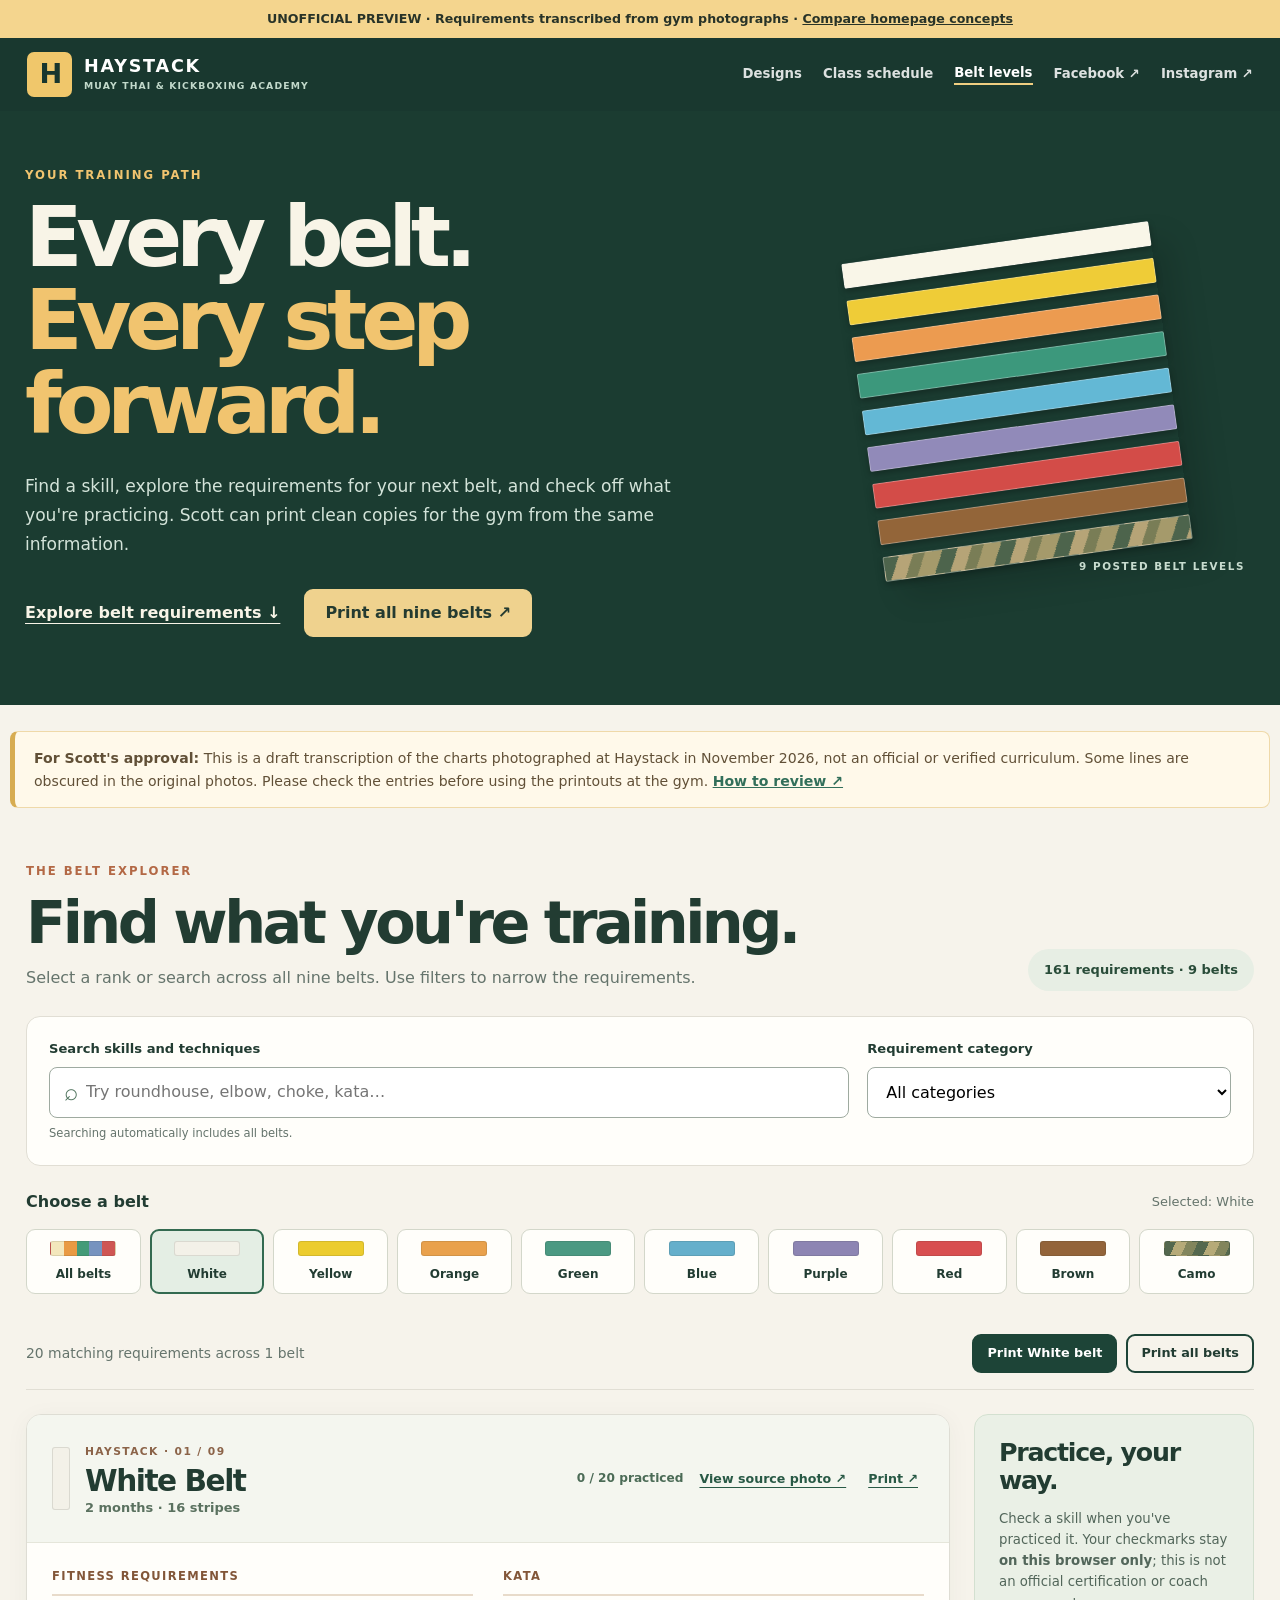
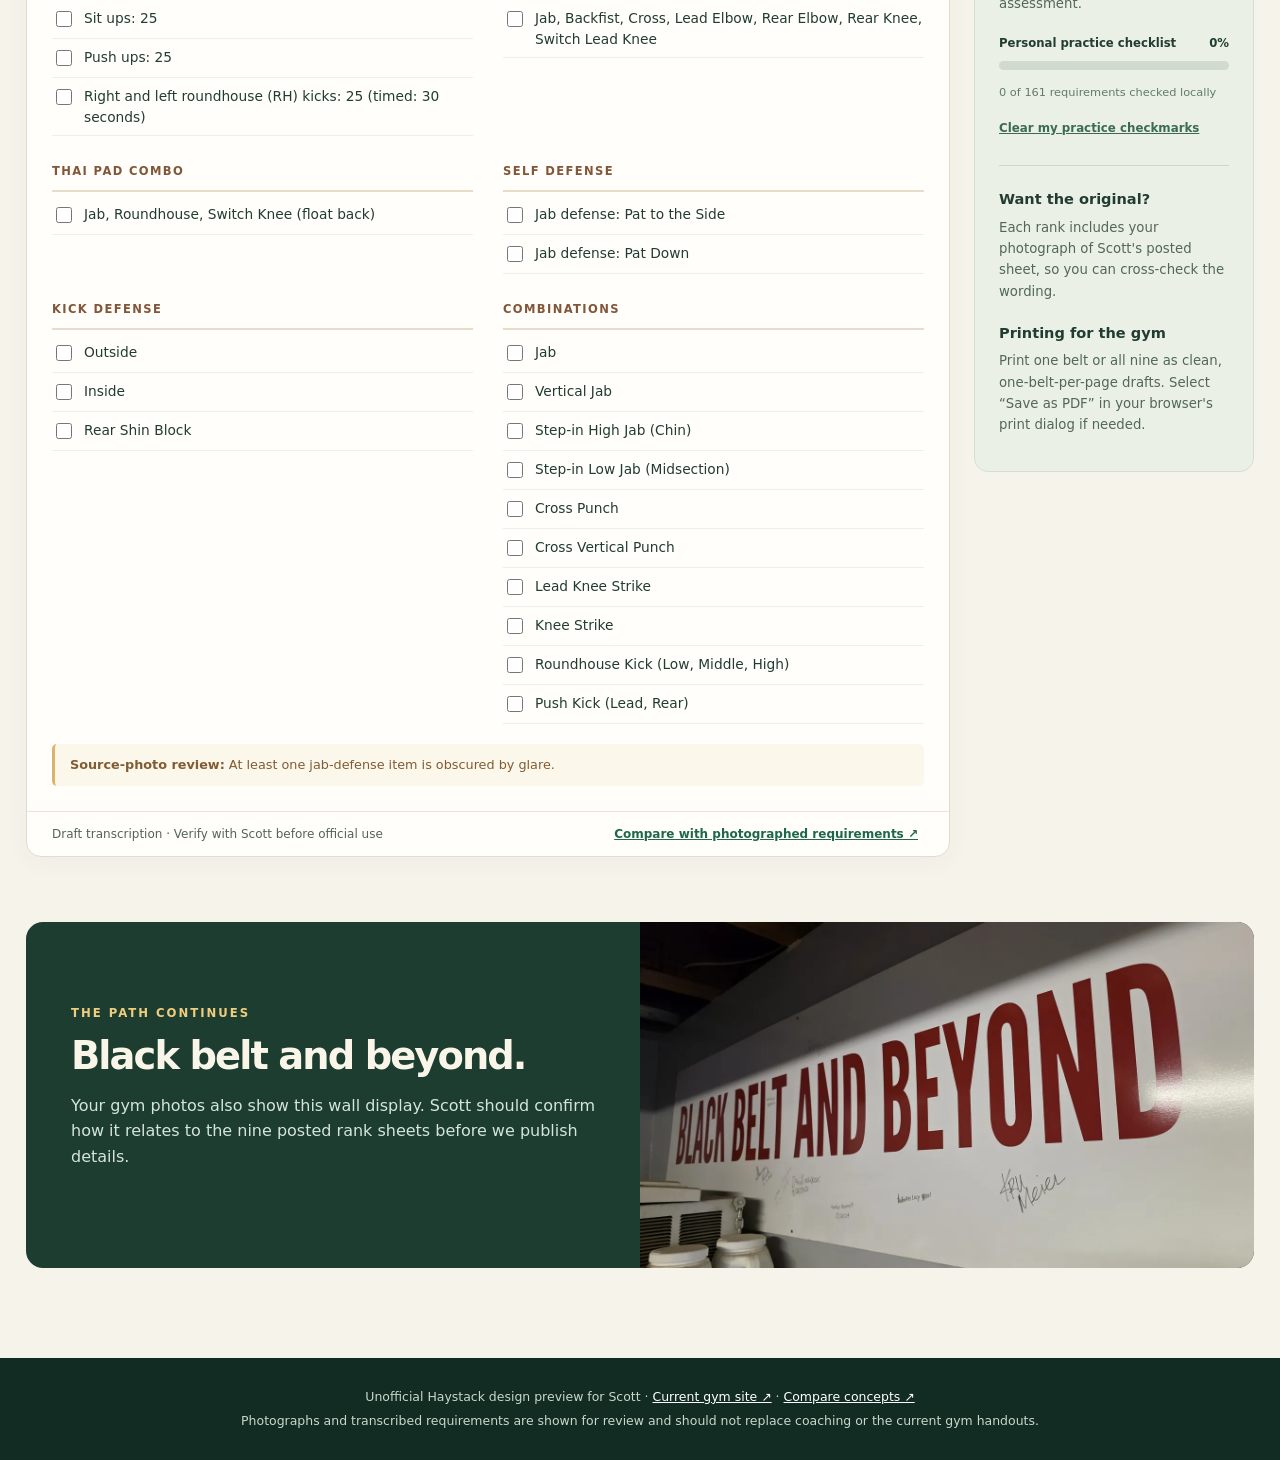
==== belt-levels/index.html @ 36394b38 "Add files via upload" ====
<!doctype html>
<html lang="en"><head>
<meta charset="utf-8"><meta name="viewport" content="width=device-width,initial-scale=1">
<meta name="description" content="Explore and search Haystack Muay Thai belt requirements, track your practice, and print belt sheets. Unofficial preview for Scott's review.">
<title>Interactive Belt Levels | Haystack Muay Thai — Design Preview</title>
<link rel="stylesheet" href="belts.css">
</head><body>
<div class="draft-banner">UNOFFICIAL PREVIEW · Requirements transcribed from gym photographs · <a href="../">Compare homepage concepts</a></div>
<header class="site-header"><nav aria-label="Site navigation" class="top-nav">
  <a class="brand" href="../"><span class="brand-graphic" aria-hidden="true">H</span><span>HAYSTACK <small>MUAY THAI &amp; KICKBOXING ACADEMY</small></span></a>
  <div class="nav-links"><a href="../">Designs</a><a href="../schedule/">Class schedule</a><a class="active" aria-current="page" href="./">Belt levels</a><a href="https://www.facebook.com/profile.php?id=100053453150990" target="_blank" rel="noopener noreferrer">Facebook ↗</a><a href="https://www.instagram.com/haystack_muaythai_kb/" target="_blank" rel="noopener noreferrer">Instagram ↗</a></div>
</nav></header>
<section class="hero"><div class="hero-content"><p class="kicker">YOUR TRAINING PATH</p><h1>Every belt.<br><em>Every step forward.</em></h1><p class="hero-intro">Find a skill, explore the requirements for your next belt, and check off what you're practicing. Scott can print clean copies for the gym from the same information.</p>
  <div class="hero-actions"><a class="text-link" href="#explorer">Explore belt requirements <span aria-hidden="true">↓</span></a><button id="printAllTop" class="button secondary" type="button">Print all nine belts ↗</button></div>
</div><div class="hero-art" aria-hidden="true"><div class="belt-stack"><span class="band white"></span><span class="band yellow"></span><span class="band orange"></span><span class="band green"></span><span class="band blue"></span><span class="band purple"></span><span class="band red"></span><span class="band brown"></span><span class="band camo"></span></div><span class="hero-art-caption">9 POSTED BELT LEVELS</span></div></section>
<section class="preview-notice" role="note"><strong>For Scott's approval:</strong> This is a draft transcription of the charts photographed at Haystack in November 2026, not an official or verified curriculum. Some lines are obscured in the original photos. Please check the entries before using the printouts at the gym. <button type="button" id="showSourceHelp">How to review ↗</button></section>
<main id="explorer" class="explorer">
 <div class="section-heading"><div><p class="kicker">THE BELT EXPLORER</p><h2>Find what you're training.</h2><p>Select a rank or search across all nine belts. Use filters to narrow the requirements.</p></div><div class="summary-pill" id="summaryPill" aria-live="polite">Loading requirements…</div></div>
 <div class="controls" role="search"><div class="search-field"><label for="searchInput">Search skills and techniques</label><div class="search-input-wrap"><span class="search-icon" aria-hidden="true">⌕</span><input id="searchInput" type="search" placeholder="Try roundhouse, elbow, choke, kata…" autocomplete="off" aria-describedby="searchHelp"><button id="clearSearch" type="button" aria-label="Clear search" hidden>Clear</button></div><span id="searchHelp" class="field-hint">Searching automatically includes all belts.</span></div><div class="category-field"><label for="categoryFilter">Requirement category</label><select id="categoryFilter"><option value="all">All categories</option></select></div></div>
 <div class="belt-filters"><div class="filter-heading"><h3>Choose a belt</h3><span id="filterHint">Selected: White</span></div><div class="belt-selector" id="beltSelector" role="group" aria-label="Filter by belt"></div></div>
 <div class="results-toolbar"><p id="resultsCount" aria-live="polite">Loading…</p><div class="toolbar-actions"><button id="printSelected" class="button" type="button">Print selected belt</button><button id="printAll" class="button outline" type="button">Print all belts</button></div></div>
 <div class="results-layout"><div id="results" class="results" aria-live="polite"></div><aside class="side-panel" aria-label="How to use the belt explorer"><h3>Practice, your way.</h3><p>Check a skill when you've practiced it. Your checkmarks stay <strong>on this browser only</strong>; this is not an official certification or coach assessment.</p><div class="progress-ring"><div class="progress-line"><span>Personal practice checklist</span><strong id="progressPercent">0%</strong></div><div class="track"><span id="progressBar"></span></div><small id="progressDetail">No skills checked yet</small></div><button type="button" class="text-button" id="resetProgress">Clear my practice checkmarks</button><hr><h4>Want the original?</h4><p>Each rank includes your photograph of Scott's posted sheet, so you can cross-check the wording.</p><h4>Printing for the gym</h4><p>Print one belt or all nine as clean, one-belt-per-page drafts. Select “Save as PDF” in your browser's print dialog if needed.</p></aside></div>
 <section class="beyond"><div class="beyond-copy"><p class="kicker">THE PATH CONTINUES</p><h2>Black belt and beyond.</h2><p>Your gym photos also show this wall display. Scott should confirm how it relates to the nine posted rank sheets before we publish details.</p></div><img src="../assets/belts/black-belt-beyond.webp" alt="Black Belt and Beyond display photographed inside Haystack" loading="lazy"></section>
</main>
<footer><p>Unofficial Haystack design preview for Scott · <a href="https://haystackmuaythai.com/">Current gym site ↗</a> · <a href="../">Compare concepts ↗</a></p><p>Photographs and transcribed requirements are shown for review and should not replace coaching or the current gym handouts.</p></footer>
<dialog id="photoDialog" aria-label="Source requirement poster"><div class="dialog-top"><strong id="photoTitle">Source photograph</strong><button id="closeDialog" type="button" aria-label="Close photograph">✕ Close</button></div><img id="photoFull" src="" alt=""><p>Original photograph for review. <a id="photoExternal" target="_blank" rel="noopener noreferrer" href="#">Open full-size image ↗</a></p></dialog>
<dialog id="reviewDialog" aria-label="Review and print instructions"><div class="dialog-top"><strong>Before Scott approves this page</strong><button id="closeReview" type="button" aria-label="Close instructions">✕ Close</button></div><div class="review-content"><p>These entries were manually transcribed from the photographs of the nine posters in the gym. They keep the source's categories and training sequences, but punctuation and capitalization have been standardized for readability.</p><p>Some content is partly blocked by glare or equipment. A note appears on the relevant belt where the photo could not be fully read. Every rank should be checked against Scott's editable originals before publishing or printing official requirements.</p><p>To update the prototype, edit <code>belt-levels/requirements.js</code> (and keep the corresponding <code>requirements.json</code> in sync). Printed copies include a draft/review label until Scott signs off.</p></div></dialog>
<div id="printMount" aria-hidden="true"></div>
<script src="requirements.js"></script><script src="belts.js" defer></script>
</body></html>
---- belt-levels/belts.css ----
:root{--pine:#1b3c31;--ink:#223c32;--muted:#65746c;--cream:#f6f3eb;--paper:#fffefa;--accent:#c86e41;--line:#e1ded4}
*{box-sizing:border-box}html{scroll-behavior:smooth}body{margin:0;font:16px/1.55 system-ui,-apple-system,"Segoe UI",Arial,sans-serif;color:var(--ink);background:var(--cream)}a{color:inherit}button,input,select{font:inherit}button{cursor:pointer}a:focus-visible,button:focus-visible,input:focus-visible,select:focus-visible{outline:3px solid #1f77b5;outline-offset:3px}.draft-banner{background:#f4d58e;color:#283328;padding:9px 18px;text-align:center;font-size:.79rem;font-weight:700}.draft-banner a{font-weight:850}.site-header{background:#19382f;color:#fff}.top-nav{max-width:1300px;margin:auto;padding:14px 27px;display:flex;align-items:center;justify-content:space-between;gap:20px}.brand{display:flex;align-items:center;gap:12px;text-decoration:none;font-weight:900;letter-spacing:.1em;line-height:1.1;font-size:1.1rem}.brand-graphic{background:#f0c76b;color:#18362e;border-radius:7px;width:45px;height:45px;display:grid;place-items:center;font-size:1.7rem;letter-spacing:-.1em}.brand small{display:block;font-size:.58rem;letter-spacing:.12em;color:#c2d9cb;margin-top:5px}.nav-links{display:flex;align-items:center;gap:21px;flex-wrap:wrap;font-size:.83rem;font-weight:750}.nav-links a{text-decoration:none;opacity:.85}.nav-links a:hover,.nav-links .active{opacity:1;border-bottom:2px solid #efce81}
.hero{background:#1b3c31;display:grid;grid-template-columns:1.5fr 1fr;align-items:center;overflow:hidden;color:#f8f4e7;padding:55px max(25px,calc((100vw - 1246px)/2)) 68px;gap:40px}.hero-content{max-width:820px}.kicker{font-size:.73rem;letter-spacing:.17em;text-transform:uppercase;font-weight:900;color:#b36845;margin:0 0 12px}.hero .kicker{color:#f1c46f}h1,h2,h3,p{overflow-wrap:break-word}.hero h1{font-size:clamp(3.15rem,6.6vw,6.9rem);letter-spacing:-.075em;line-height:.99;margin:12px 0 25px}.hero h1 em{font-style:normal;color:#f1c46f}.hero-intro{font-size:1.07rem;line-height:1.7;color:#d3e3d9;max-width:680px;margin:0}.hero-actions{display:flex;align-items:center;gap:24px;flex-wrap:wrap;margin-top:30px}.text-link{font-weight:850;text-underline-offset:5px}.button{border-radius:9px;border:2px solid #1d4437;background:#1d4437;color:#fff;font-weight:850;line-height:1.15;padding:13px 19px}.button.secondary{background:#efd28e;border-color:#efd28e;color:#243b31}.button.outline{background:transparent;color:var(--ink)}.button:hover{filter:brightness(1.05)}.hero-art{position:relative;min-height:295px;display:grid;place-items:center}.belt-stack{display:flex;flex-direction:column;gap:12px;transform:rotate(-8deg);width:min(310px,95%);box-shadow:18px 20px 30px #0002}.band{height:25px;border-radius:2px;box-shadow:0 3px 6px #0004;border:1px solid #eee5}.band.white{background:#f9f6e8}.band.yellow{background:#efcc37}.band.orange{background:#ec9b50}.band.green{background:#3c987c}.band.blue{background:#63b8d5}.band.purple{background:#918ab9}.band.red{background:#d34c48}.band.brown{background:#936539}.band.camo{background:repeating-linear-gradient(115deg,#4d644c 0 14px,#b6a477 14px 27px,#797d56 27px 38px,#a59a6b 38px 54px)}.hero-art-caption{position:absolute;bottom:-12px;right:10px;color:#c8dccf;font-size:.65rem;font-weight:850;letter-spacing:.15em}.preview-notice{max-width:1260px;margin:26px auto 0;background:#fff9ea;border:1px solid #efd9a9;border-left:5px solid #d7ac51;border-radius:8px;padding:15px 19px;color:#615037;font-size:.88rem;line-height:1.6}.preview-notice button{display:inline;padding:0;background:transparent;border:0;color:#326f5a;text-decoration:underline;font-weight:850}.explorer{max-width:1300px;padding:54px 26px 90px;margin:auto}.section-heading{display:flex;align-items:end;justify-content:space-between;gap:25px;margin-bottom:25px}.section-heading h2{font-size:clamp(2.25rem,4.6vw,4.1rem);letter-spacing:-.06em;line-height:1.05;margin:0 0 12px}.section-heading p:not(.kicker){margin:0;color:var(--muted)}.summary-pill{background:#e7eee4;color:#294c39;font-weight:850;padding:11px 16px;border-radius:100px;font-size:.81rem;white-space:nowrap}.controls{display:grid;grid-template-columns:minmax(0,2.2fr) minmax(220px,1fr);gap:18px;padding:22px;background:var(--paper);border:1px solid var(--line);border-radius:14px}.controls label{font-size:.82rem;font-weight:850;display:block;margin-bottom:8px}.search-input-wrap{display:flex;align-items:center;border:1px solid #9eaaa0;border-radius:8px;background:#fff;min-width:0}.search-icon{font-size:1.5rem;margin:0 8px 0 14px;color:#50745e}.search-input-wrap input{width:100%;min-width:0;border:0;outline:0;padding:12px 4px 12px 0;background:transparent}.search-input-wrap button{border:0;background:#f1f4f0;color:#48614f;font-size:.74rem;font-weight:800;border-radius:5px;margin-right:9px;padding:7px}.category-field select{width:100%;border:1px solid #9eaaa0;border-radius:8px;padding:14px;background:#fff}.field-hint{color:var(--muted);display:block;font-size:.72rem;margin-top:7px}.belt-filters{margin:24px 0}.filter-heading{display:flex;align-items:center;justify-content:space-between;gap:15px;margin-bottom:14px}.filter-heading h3{margin:0;font-size:1rem}.filter-heading span{color:var(--muted);font-size:.81rem}.belt-selector{display:grid;grid-template-columns:repeat(10,minmax(0,1fr));gap:9px}.belt-filter{border:1px solid #d3d7ca;background:#fffefa;border-radius:9px;min-width:0;padding:11px 7px 10px;font-weight:850;font-size:.75rem;display:flex;flex-direction:column;align-items:center;gap:9px;color:var(--ink)}.belt-filter:hover{border-color:#668371}.belt-filter[aria-pressed="true"]{background:#e4eee4;border:2px solid #336a50;padding:10px 6px 9px}.swatch{height:15px;width:100%;max-width:66px;background:var(--swatch,#f6f1e8);border-radius:3px;border:1px solid #242c211f}.swatch.white{background:#f3f1e8}.swatch.yellow{background:#eccc2e}.swatch.orange{background:#e9a14c}.swatch.green{background:#4b9982}.swatch.blue{background:#65afcb}.swatch.purple{background:#8d85b3}.swatch.red{background:#d84f50}.swatch.brown{background:#93643a}.swatch.camo{background:repeating-linear-gradient(115deg,#54684e 0 10px,#b6aa78 10px 20px,#82855c 20px 30px)}.belt-filter.all .swatch{background:linear-gradient(90deg,#f3e7bc 0 20%,#e99a43 20% 40%,#449b78 40% 60%,#7693bf 60% 80%,#cf5653 80%)}.results-toolbar{display:flex;justify-content:space-between;gap:20px;align-items:center;border-bottom:1px solid var(--line);padding:16px 0;margin-bottom:24px}.results-toolbar p{color:var(--muted);margin:0;font-size:.87rem}.toolbar-actions{display:flex;gap:9px;flex-wrap:wrap}.toolbar-actions .button{font-size:.8rem;padding:10px 13px}.results-layout{display:grid;grid-template-columns:minmax(0,1fr) 280px;gap:24px;align-items:start}.results{min-width:0;display:grid;gap:22px}.rank-panel{background:#fffefa;border-radius:15px;overflow:hidden;border:1px solid #deddd4;box-shadow:0 4px 25px #1a3b280b}.rank-panel-header{padding:23px 25px;display:flex;justify-content:space-between;align-items:center;gap:20px;background:#f4f6ef;border-bottom:1px solid #e5e6da}.rank-title{display:flex;gap:15px;align-items:center}.rank-title .swatch{width:18px;height:63px;flex:none}.rank-sub{font-size:.67rem;color:#8b6348;letter-spacing:.13em;text-transform:uppercase;font-weight:900}.rank-title h3{font-size:1.85rem;letter-spacing:-.05em;margin:2px 0 1px;line-height:1.1}.rank-meta{color:#5a715f;font-size:.81rem;font-weight:700}.rank-tools{display:flex;align-items:center;gap:10px;flex-wrap:wrap;justify-content:flex-end}.link-button{background:transparent;border:0;font-size:.79rem;text-decoration:underline;text-underline-offset:4px;color:#285945;font-weight:850;padding:6px}.rank-progress{font-weight:850;font-size:.76rem;color:#4b6b56}.rank-body{padding:25px}.groups{display:grid;grid-template-columns:repeat(2,minmax(0,1fr));gap:27px 30px}.group{min-width:0}.group h4{font-size:.72rem;letter-spacing:.12em;text-transform:uppercase;border-bottom:2px solid #e8dbca;padding-bottom:9px;margin:0 0 12px;color:#825638}.skills{display:grid;gap:8px;list-style:none;padding:0;margin:0}.skill{border-bottom:1px solid #eeeeea;padding-bottom:8px}.skill label{display:flex;align-items:flex-start;gap:9px;cursor:pointer;font-size:.86rem;line-height:1.48}.skill input{flex:none;margin-top:3px;accent-color:#2a6e50;width:16px;height:16px}.skill input:checked+.skill-text{color:#6f7d73;text-decoration:line-through;text-decoration-thickness:1px}.skill em{font-style:normal;background:#ffe48b;box-shadow:0 0 0 1px #ffdf81;border-radius:2px}.review-warning{font-size:.8rem;color:#805c32;border-left:3px solid #d8b46c;background:#fcf7eb;border-radius:5px;padding:11px 15px;margin:20px 0 0}.rank-footer{border-top:1px solid #e7e3db;padding:12px 25px;display:flex;justify-content:space-between;gap:12px;align-items:center;flex-wrap:wrap;color:#526459;font-size:.75rem}.rank-footer button{color:#1e674a;border:0;background:none;text-decoration:underline;font-weight:850}.no-results{border:1px dashed #b9bfaf;border-radius:12px;background:#fffefa;padding:45px 25px;text-align:center}.no-results h3{font-size:1.6rem;margin:0 0 12px}.no-results p{color:var(--muted)}.side-panel{background:#eaf0e6;border-radius:14px;padding:24px;position:sticky;top:22px;border:1px solid #d3e0d0}.side-panel h3{font-size:1.58rem;line-height:1.1;letter-spacing:-.05em;margin:0 0 13px}.side-panel h4{font-size:.91rem;margin:20px 0 6px}.side-panel p{font-size:.83rem;color:#52665a;line-height:1.6;margin:0 0 12px}.side-panel hr{border:0;border-top:1px solid #cbd9ca;margin:22px 0}.progress-ring{margin:20px 0 9px}.progress-line{display:flex;justify-content:space-between;gap:7px;align-items:center;font-size:.73rem;font-weight:850}.track{height:9px;border-radius:9px;background:#d0dacd;margin:9px 0;overflow:hidden}.track span{height:100%;display:block;width:0;background:#2b7254;transition:width .2s}.progress-ring small{font-size:.71rem;color:#617b69}.text-button{border:0;background:transparent;text-decoration:underline;color:#3d6a54;font-size:.74rem;font-weight:850;padding:6px 0;text-align:left}.beyond{margin:65px 0 0;display:grid;grid-template-columns:1fr 1fr;background:#1c3d30;color:#f9f5e8;border-radius:17px;overflow:hidden;min-height:270px}.beyond-copy{padding:43px 45px;align-self:center}.beyond h2{font-size:clamp(1.8rem,3vw,2.8rem);letter-spacing:-.05em;line-height:1.1;margin:0 0 12px}.beyond p:not(.kicker){color:#d5e5d9;line-height:1.6}.beyond .kicker{color:#efcd7f}.beyond img{width:100%;height:100%;min-height:250px;object-fit:cover}footer{background:#122c23;color:#c9d7cb;text-align:center;font-size:.78rem;padding:24px 20px}footer p{margin:5px 0}footer a{color:#fff}dialog{border:0;border-radius:14px;padding:0;max-width:min(850px,95vw);max-height:90vh;box-shadow:0 20px 80px #0006;color:#263d32;background:#fffdfa}dialog::backdrop{background:#0c201bd1}.dialog-top{display:flex;align-items:center;justify-content:space-between;padding:17px 20px;border-bottom:1px solid #deded7;gap:22px}.dialog-top button{border:0;background:#eaece7;padding:8px 12px;border-radius:6px;font-weight:800}#photoDialog img{max-width:100%;max-height:69vh;object-fit:contain;display:block;margin:auto}#photoDialog p{margin:0;padding:12px 20px;font-size:.82rem}.review-content{max-width:650px;padding:8px 23px 25px;line-height:1.65}.review-content code{background:#edf0e9;border-radius:4px;padding:1px 4px}#printMount{display:none}
@media(max-width:1050px){.belt-selector{grid-template-columns:repeat(5,minmax(0,1fr))}.results-layout{grid-template-columns:minmax(0,1fr) 250px}.hero{grid-template-columns:1.7fr 1fr}}
@media(max-width:760px){.top-nav{flex-direction:column;align-items:start}.nav-links{gap:13px}.hero{grid-template-columns:1fr;padding:44px 24px}.hero h1{font-size:clamp(3.3rem,11vw,5.7rem)}.hero-art{display:none}.controls{grid-template-columns:1fr}.section-heading{display:block}.summary-pill{display:inline-block;margin-top:18px}.results-layout{grid-template-columns:1fr}.side-panel{position:static}.groups{grid-template-columns:1fr}.results-toolbar{align-items:start;flex-direction:column}.belt-selector{grid-template-columns:repeat(5,minmax(0,1fr))}.beyond{grid-template-columns:1fr}.beyond img{height:230px}.beyond-copy{padding:30px}.preview-notice{margin:15px 15px 0}.explorer{padding:37px 16px 70px}}
@media(max-width:450px){.belt-selector{grid-template-columns:repeat(3,minmax(0,1fr))}.rank-panel-header{align-items:flex-start;flex-direction:column}.rank-tools{justify-content:flex-start}.rank-body{padding:20px}.hero-actions{align-items:flex-start;flex-direction:column}.controls{padding:16px}}
/* Printing is driven by printMount; the interactive page is hidden. */
@page{size:letter;margin:12mm 12mm}
@media print{html,body{background:#fff!important;color:#111!important;margin:0!important}body>:not(#printMount){display:none!important}#printMount{display:block!important}#printMount *{box-sizing:border-box;color:#111!important;text-shadow:none!important;box-shadow:none!important}.print-sheet{font-family:Arial,Helvetica,sans-serif;break-after:page;page-break-after:always;min-height:8.8in;font-size:8.2pt;line-height:1.22}.print-sheet:last-child{break-after:auto;page-break-after:auto}.print-head{display:flex;justify-content:space-between;align-items:flex-start;border-bottom:3px solid #000;padding-bottom:9px;margin-bottom:11px}.print-head .print-brand{font-weight:900;letter-spacing:.1em;font-size:10pt}.print-title{font-size:25pt;line-height:1.05;font-weight:900;margin:4px 0}.print-meta{font-size:10pt;font-weight:800}.print-draft{font-size:8pt;border:1px solid #444;padding:6px;text-align:right;max-width:160px}.print-sections{display:grid;grid-template-columns:1fr 1fr;gap:8px 20px}.print-section{break-inside:avoid;page-break-inside:avoid}.print-section h3{font-size:9.5pt;margin:5px 0 7px;border-bottom:1px solid #333;padding-bottom:4px;text-transform:uppercase;letter-spacing:.05em}.print-section ul{padding:0;margin:0;list-style:none}.print-section li{position:relative;padding:0 0 3px 16px;line-height:1.24;break-inside:avoid;page-break-inside:avoid}.print-section li:before{content:"☐";position:absolute;left:0;top:0;font-size:9pt}.print-notes{margin-top:10px;padding:7px;border:1px solid #aaa;font-size:8pt}.print-foot{border-top:1px solid #555;padding-top:6px;margin-top:12px;display:flex;justify-content:space-between;font-size:7pt}.print-sheet .print-accent{height:8px;width:80px;border:1px solid #999;background:#ddd!important}}
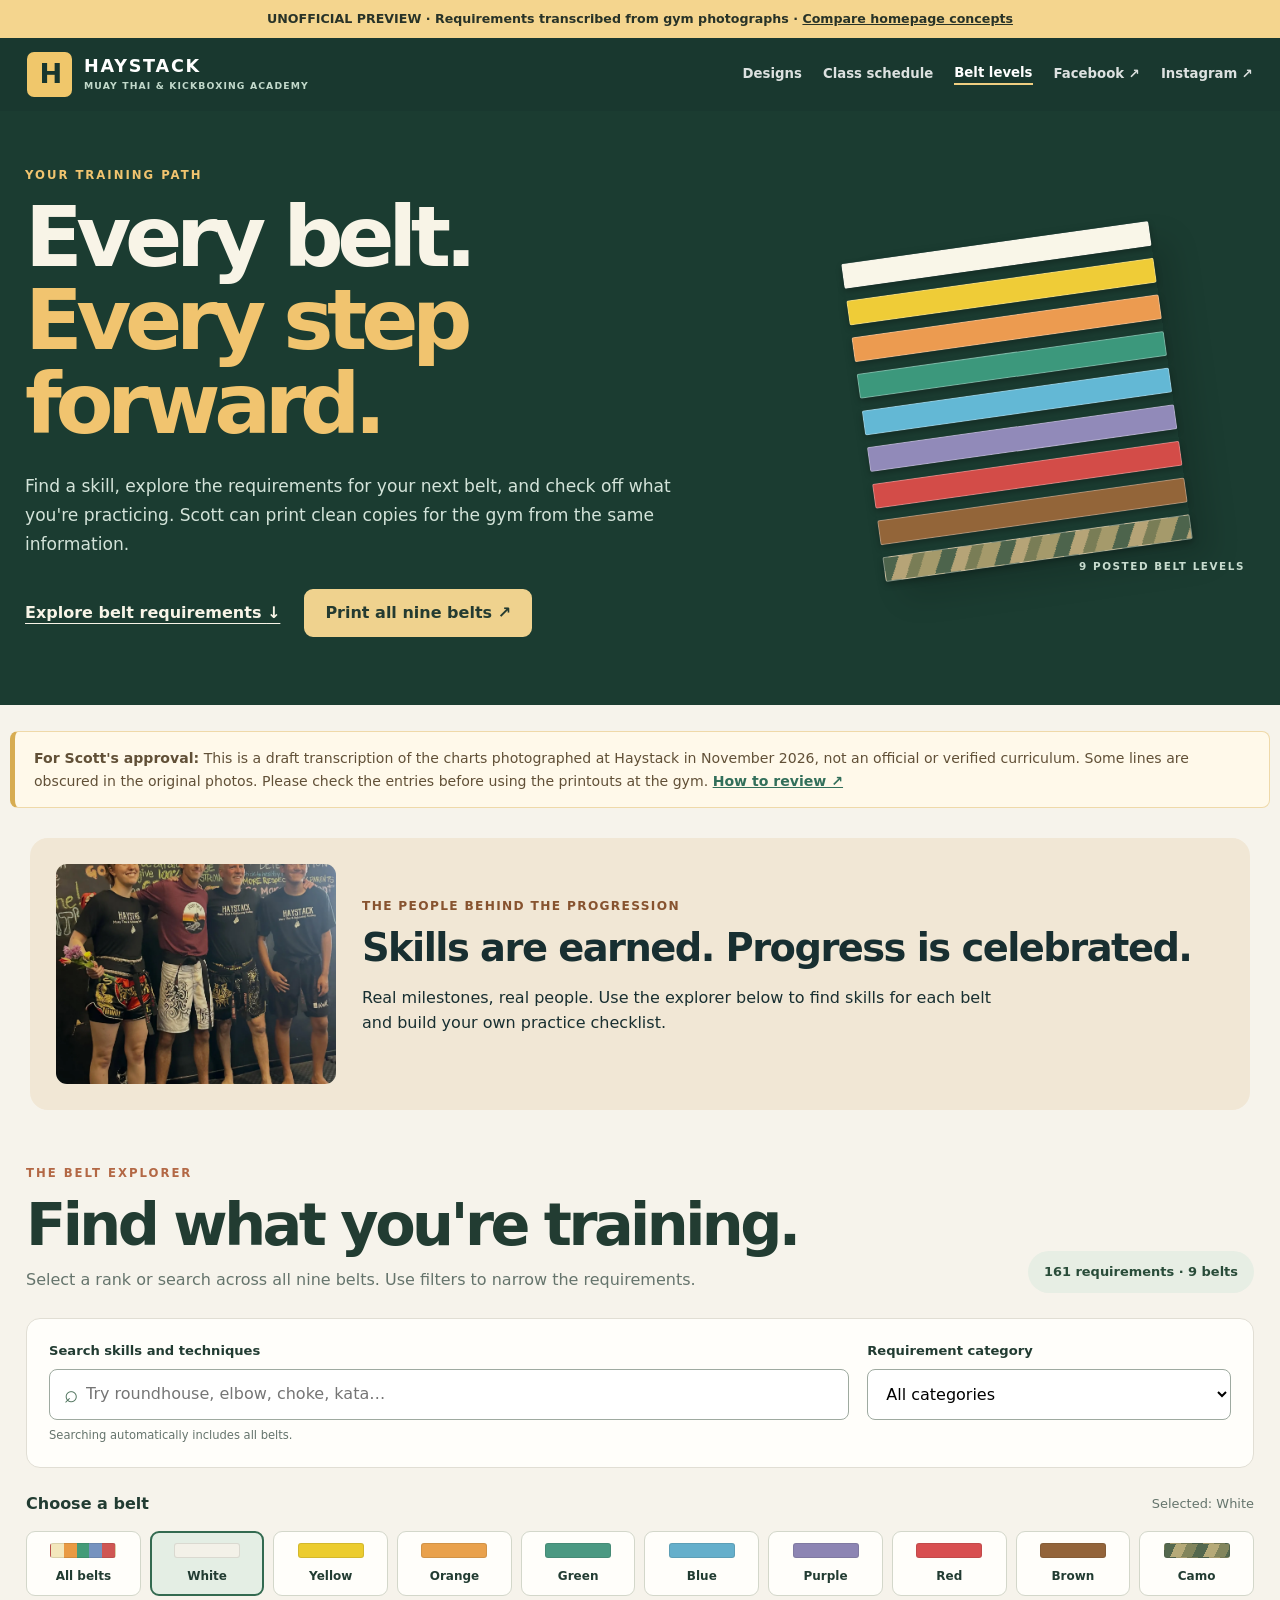
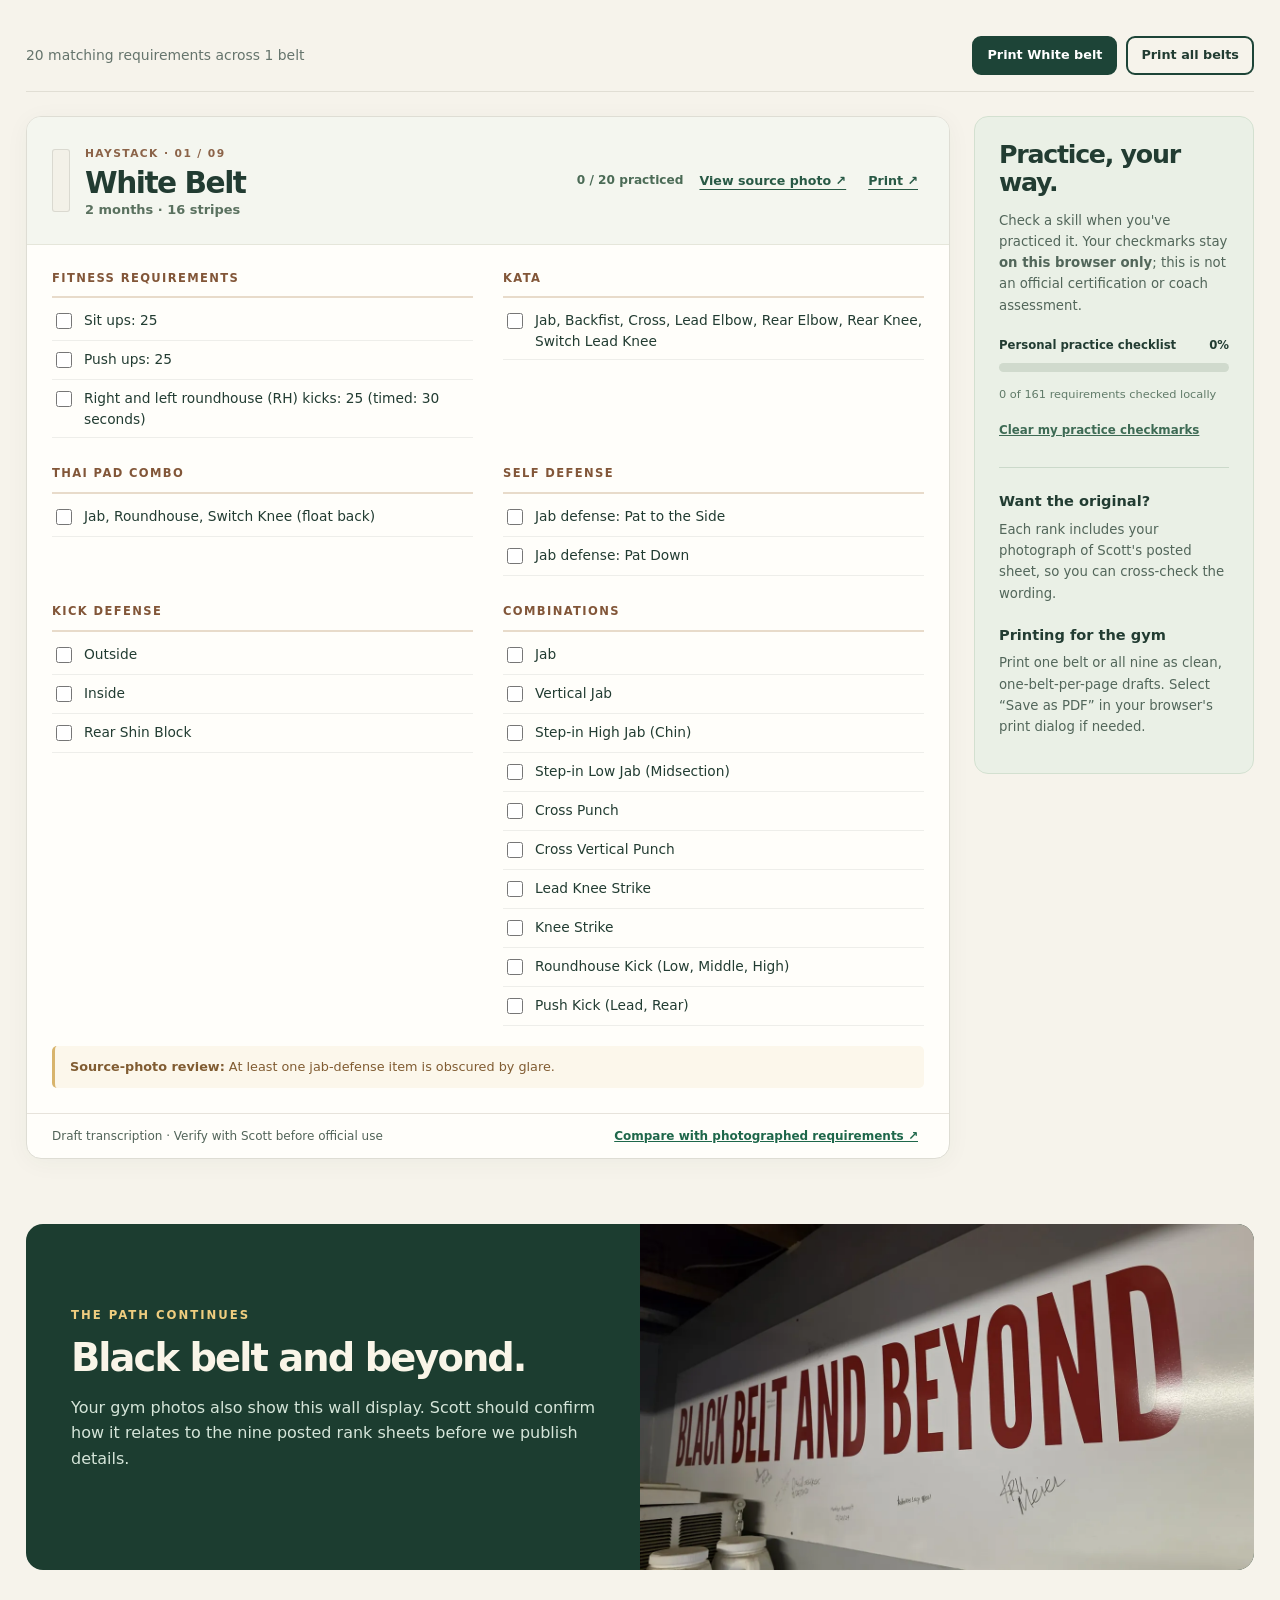
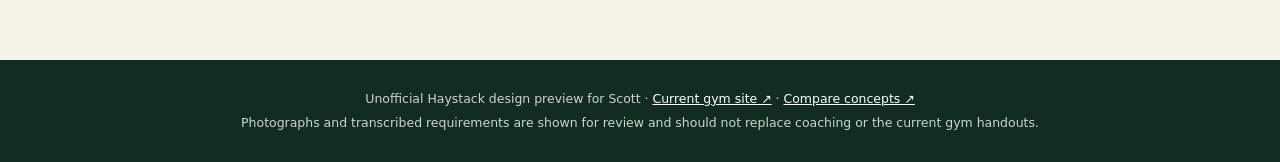
==== commit e845878a: "Add files via upload" ====
--- a/belt-levels/index.html
+++ b/belt-levels/index.html
@@ -1,30 +1,31 @@
-<!doctype html>
+<!DOCTYPE html>
+
 <html lang="en"><head>
-<meta charset="utf-8"><meta name="viewport" content="width=device-width,initial-scale=1">
-<meta name="description" content="Explore and search Haystack Muay Thai belt requirements, track your practice, and print belt sheets. Unofficial preview for Scott's review.">
+<meta charset="utf-8"/><meta content="width=device-width,initial-scale=1" name="viewport"/>
+<meta content="Explore and search Haystack Muay Thai belt requirements, track your practice, and print belt sheets. Unofficial preview for Scott's review." name="description"/>
 <title>Interactive Belt Levels | Haystack Muay Thai — Design Preview</title>
-<link rel="stylesheet" href="belts.css">
+<link href="belts.css" rel="stylesheet"/>
 </head><body>
 <div class="draft-banner">UNOFFICIAL PREVIEW · Requirements transcribed from gym photographs · <a href="../">Compare homepage concepts</a></div>
 <header class="site-header"><nav aria-label="Site navigation" class="top-nav">
-  <a class="brand" href="../"><span class="brand-graphic" aria-hidden="true">H</span><span>HAYSTACK <small>MUAY THAI &amp; KICKBOXING ACADEMY</small></span></a>
-  <div class="nav-links"><a href="../">Designs</a><a href="../schedule/">Class schedule</a><a class="active" aria-current="page" href="./">Belt levels</a><a href="https://www.facebook.com/profile.php?id=100053453150990" target="_blank" rel="noopener noreferrer">Facebook ↗</a><a href="https://www.instagram.com/haystack_muaythai_kb/" target="_blank" rel="noopener noreferrer">Instagram ↗</a></div>
+<a class="brand" href="../"><span aria-hidden="true" class="brand-graphic">H</span><span>HAYSTACK <small>MUAY THAI &amp; KICKBOXING ACADEMY</small></span></a>
+<div class="nav-links"><a href="../">Designs</a><a href="../schedule/">Class schedule</a><a aria-current="page" class="active" href="./">Belt levels</a><a href="https://www.facebook.com/profile.php?id=100053453150990" rel="noopener noreferrer" target="_blank">Facebook ↗</a><a href="https://www.instagram.com/haystack_muaythai_kb/" rel="noopener noreferrer" target="_blank">Instagram ↗</a></div>
 </nav></header>
-<section class="hero"><div class="hero-content"><p class="kicker">YOUR TRAINING PATH</p><h1>Every belt.<br><em>Every step forward.</em></h1><p class="hero-intro">Find a skill, explore the requirements for your next belt, and check off what you're practicing. Scott can print clean copies for the gym from the same information.</p>
-  <div class="hero-actions"><a class="text-link" href="#explorer">Explore belt requirements <span aria-hidden="true">↓</span></a><button id="printAllTop" class="button secondary" type="button">Print all nine belts ↗</button></div>
-</div><div class="hero-art" aria-hidden="true"><div class="belt-stack"><span class="band white"></span><span class="band yellow"></span><span class="band orange"></span><span class="band green"></span><span class="band blue"></span><span class="band purple"></span><span class="band red"></span><span class="band brown"></span><span class="band camo"></span></div><span class="hero-art-caption">9 POSTED BELT LEVELS</span></div></section>
-<section class="preview-notice" role="note"><strong>For Scott's approval:</strong> This is a draft transcription of the charts photographed at Haystack in November 2026, not an official or verified curriculum. Some lines are obscured in the original photos. Please check the entries before using the printouts at the gym. <button type="button" id="showSourceHelp">How to review ↗</button></section>
-<main id="explorer" class="explorer">
- <div class="section-heading"><div><p class="kicker">THE BELT EXPLORER</p><h2>Find what you're training.</h2><p>Select a rank or search across all nine belts. Use filters to narrow the requirements.</p></div><div class="summary-pill" id="summaryPill" aria-live="polite">Loading requirements…</div></div>
- <div class="controls" role="search"><div class="search-field"><label for="searchInput">Search skills and techniques</label><div class="search-input-wrap"><span class="search-icon" aria-hidden="true">⌕</span><input id="searchInput" type="search" placeholder="Try roundhouse, elbow, choke, kata…" autocomplete="off" aria-describedby="searchHelp"><button id="clearSearch" type="button" aria-label="Clear search" hidden>Clear</button></div><span id="searchHelp" class="field-hint">Searching automatically includes all belts.</span></div><div class="category-field"><label for="categoryFilter">Requirement category</label><select id="categoryFilter"><option value="all">All categories</option></select></div></div>
- <div class="belt-filters"><div class="filter-heading"><h3>Choose a belt</h3><span id="filterHint">Selected: White</span></div><div class="belt-selector" id="beltSelector" role="group" aria-label="Filter by belt"></div></div>
- <div class="results-toolbar"><p id="resultsCount" aria-live="polite">Loading…</p><div class="toolbar-actions"><button id="printSelected" class="button" type="button">Print selected belt</button><button id="printAll" class="button outline" type="button">Print all belts</button></div></div>
- <div class="results-layout"><div id="results" class="results" aria-live="polite"></div><aside class="side-panel" aria-label="How to use the belt explorer"><h3>Practice, your way.</h3><p>Check a skill when you've practiced it. Your checkmarks stay <strong>on this browser only</strong>; this is not an official certification or coach assessment.</p><div class="progress-ring"><div class="progress-line"><span>Personal practice checklist</span><strong id="progressPercent">0%</strong></div><div class="track"><span id="progressBar"></span></div><small id="progressDetail">No skills checked yet</small></div><button type="button" class="text-button" id="resetProgress">Clear my practice checkmarks</button><hr><h4>Want the original?</h4><p>Each rank includes your photograph of Scott's posted sheet, so you can cross-check the wording.</p><h4>Printing for the gym</h4><p>Print one belt or all nine as clean, one-belt-per-page drafts. Select “Save as PDF” in your browser's print dialog if needed.</p></aside></div>
- <section class="beyond"><div class="beyond-copy"><p class="kicker">THE PATH CONTINUES</p><h2>Black belt and beyond.</h2><p>Your gym photos also show this wall display. Scott should confirm how it relates to the nine posted rank sheets before we publish details.</p></div><img src="../assets/belts/black-belt-beyond.webp" alt="Black Belt and Beyond display photographed inside Haystack" loading="lazy"></section>
+<section class="hero"><div class="hero-content"><p class="kicker">YOUR TRAINING PATH</p><h1>Every belt.<br/><em>Every step forward.</em></h1><p class="hero-intro">Find a skill, explore the requirements for your next belt, and check off what you're practicing. Scott can print clean copies for the gym from the same information.</p>
+<div class="hero-actions"><a class="text-link" href="#explorer">Explore belt requirements <span aria-hidden="true">↓</span></a><button class="button secondary" id="printAllTop" type="button">Print all nine belts ↗</button></div>
+</div><div aria-hidden="true" class="hero-art"><div class="belt-stack"><span class="band white"></span><span class="band yellow"></span><span class="band orange"></span><span class="band green"></span><span class="band blue"></span><span class="band purple"></span><span class="band red"></span><span class="band brown"></span><span class="band camo"></span></div><span class="hero-art-caption">9 POSTED BELT LEVELS</span></div></section>
+<section class="preview-notice" role="note"><strong>For Scott's approval:</strong> This is a draft transcription of the charts photographed at Haystack in November 2026, not an official or verified curriculum. Some lines are obscured in the original photos. Please check the entries before using the printouts at the gym. <button id="showSourceHelp" type="button">How to review ↗</button></section><section aria-label="Member milestones" class="people-milestone"><img alt="Haystack members and coach after a belt milestone" loading="lazy" src="../assets/community/belt-celebration.webp"/><div><p class="kicker">THE PEOPLE BEHIND THE PROGRESSION</p><h2>Skills are earned. Progress is celebrated.</h2><p>Real milestones, real people. Use the explorer below to find skills for each belt and build your own practice checklist.</p></div></section>
+<main class="explorer" id="explorer">
+<div class="section-heading"><div><p class="kicker">THE BELT EXPLORER</p><h2>Find what you're training.</h2><p>Select a rank or search across all nine belts. Use filters to narrow the requirements.</p></div><div aria-live="polite" class="summary-pill" id="summaryPill">Loading requirements…</div></div>
+<div class="controls" role="search"><div class="search-field"><label for="searchInput">Search skills and techniques</label><div class="search-input-wrap"><span aria-hidden="true" class="search-icon">⌕</span><input aria-describedby="searchHelp" autocomplete="off" id="searchInput" placeholder="Try roundhouse, elbow, choke, kata…" type="search"/><button aria-label="Clear search" hidden="" id="clearSearch" type="button">Clear</button></div><span class="field-hint" id="searchHelp">Searching automatically includes all belts.</span></div><div class="category-field"><label for="categoryFilter">Requirement category</label><select id="categoryFilter"><option value="all">All categories</option></select></div></div>
+<div class="belt-filters"><div class="filter-heading"><h3>Choose a belt</h3><span id="filterHint">Selected: White</span></div><div aria-label="Filter by belt" class="belt-selector" id="beltSelector" role="group"></div></div>
+<div class="results-toolbar"><p aria-live="polite" id="resultsCount">Loading…</p><div class="toolbar-actions"><button class="button" id="printSelected" type="button">Print selected belt</button><button class="button outline" id="printAll" type="button">Print all belts</button></div></div>
+<div class="results-layout"><div aria-live="polite" class="results" id="results"></div><aside aria-label="How to use the belt explorer" class="side-panel"><h3>Practice, your way.</h3><p>Check a skill when you've practiced it. Your checkmarks stay <strong>on this browser only</strong>; this is not an official certification or coach assessment.</p><div class="progress-ring"><div class="progress-line"><span>Personal practice checklist</span><strong id="progressPercent">0%</strong></div><div class="track"><span id="progressBar"></span></div><small id="progressDetail">No skills checked yet</small></div><button class="text-button" id="resetProgress" type="button">Clear my practice checkmarks</button><hr/><h4>Want the original?</h4><p>Each rank includes your photograph of Scott's posted sheet, so you can cross-check the wording.</p><h4>Printing for the gym</h4><p>Print one belt or all nine as clean, one-belt-per-page drafts. Select “Save as PDF” in your browser's print dialog if needed.</p></aside></div>
+<section class="beyond"><div class="beyond-copy"><p class="kicker">THE PATH CONTINUES</p><h2>Black belt and beyond.</h2><p>Your gym photos also show this wall display. Scott should confirm how it relates to the nine posted rank sheets before we publish details.</p></div><img alt="Black Belt and Beyond display photographed inside Haystack" loading="lazy" src="../assets/belts/black-belt-beyond.webp"/></section>
 </main>
 <footer><p>Unofficial Haystack design preview for Scott · <a href="https://haystackmuaythai.com/">Current gym site ↗</a> · <a href="../">Compare concepts ↗</a></p><p>Photographs and transcribed requirements are shown for review and should not replace coaching or the current gym handouts.</p></footer>
-<dialog id="photoDialog" aria-label="Source requirement poster"><div class="dialog-top"><strong id="photoTitle">Source photograph</strong><button id="closeDialog" type="button" aria-label="Close photograph">✕ Close</button></div><img id="photoFull" src="" alt=""><p>Original photograph for review. <a id="photoExternal" target="_blank" rel="noopener noreferrer" href="#">Open full-size image ↗</a></p></dialog>
-<dialog id="reviewDialog" aria-label="Review and print instructions"><div class="dialog-top"><strong>Before Scott approves this page</strong><button id="closeReview" type="button" aria-label="Close instructions">✕ Close</button></div><div class="review-content"><p>These entries were manually transcribed from the photographs of the nine posters in the gym. They keep the source's categories and training sequences, but punctuation and capitalization have been standardized for readability.</p><p>Some content is partly blocked by glare or equipment. A note appears on the relevant belt where the photo could not be fully read. Every rank should be checked against Scott's editable originals before publishing or printing official requirements.</p><p>To update the prototype, edit <code>belt-levels/requirements.js</code> (and keep the corresponding <code>requirements.json</code> in sync). Printed copies include a draft/review label until Scott signs off.</p></div></dialog>
-<div id="printMount" aria-hidden="true"></div>
-<script src="requirements.js"></script><script src="belts.js" defer></script>
+<dialog aria-label="Source requirement poster" id="photoDialog"><div class="dialog-top"><strong id="photoTitle">Source photograph</strong><button aria-label="Close photograph" id="closeDialog" type="button">✕ Close</button></div><img alt="" id="photoFull" src=""/><p>Original photograph for review. <a href="#" id="photoExternal" rel="noopener noreferrer" target="_blank">Open full-size image ↗</a></p></dialog>
+<dialog aria-label="Review and print instructions" id="reviewDialog"><div class="dialog-top"><strong>Before Scott approves this page</strong><button aria-label="Close instructions" id="closeReview" type="button">✕ Close</button></div><div class="review-content"><p>These entries were manually transcribed from the photographs of the nine posters in the gym. They keep the source's categories and training sequences, but punctuation and capitalization have been standardized for readability.</p><p>Some content is partly blocked by glare or equipment. A note appears on the relevant belt where the photo could not be fully read. Every rank should be checked against Scott's editable originals before publishing or printing official requirements.</p><p>To update the prototype, edit <code>belt-levels/requirements.js</code> (and keep the corresponding <code>requirements.json</code> in sync). Printed copies include a draft/review label until Scott signs off.</p></div></dialog>
+<div aria-hidden="true" id="printMount"></div>
+<script src="requirements.js"></script><script defer="" src="belts.js"></script>
 </body></html>
--- a/belt-levels/belts.css
+++ b/belt-levels/belts.css
@@ -7,3 +7,5 @@
 /* Printing is driven by printMount; the interactive page is hidden. */
 @page{size:letter;margin:12mm 12mm}
 @media print{html,body{background:#fff!important;color:#111!important;margin:0!important}body>:not(#printMount){display:none!important}#printMount{display:block!important}#printMount *{box-sizing:border-box;color:#111!important;text-shadow:none!important;box-shadow:none!important}.print-sheet{font-family:Arial,Helvetica,sans-serif;break-after:page;page-break-after:always;min-height:8.8in;font-size:8.2pt;line-height:1.22}.print-sheet:last-child{break-after:auto;page-break-after:auto}.print-head{display:flex;justify-content:space-between;align-items:flex-start;border-bottom:3px solid #000;padding-bottom:9px;margin-bottom:11px}.print-head .print-brand{font-weight:900;letter-spacing:.1em;font-size:10pt}.print-title{font-size:25pt;line-height:1.05;font-weight:900;margin:4px 0}.print-meta{font-size:10pt;font-weight:800}.print-draft{font-size:8pt;border:1px solid #444;padding:6px;text-align:right;max-width:160px}.print-sections{display:grid;grid-template-columns:1fr 1fr;gap:8px 20px}.print-section{break-inside:avoid;page-break-inside:avoid}.print-section h3{font-size:9.5pt;margin:5px 0 7px;border-bottom:1px solid #333;padding-bottom:4px;text-transform:uppercase;letter-spacing:.05em}.print-section ul{padding:0;margin:0;list-style:none}.print-section li{position:relative;padding:0 0 3px 16px;line-height:1.24;break-inside:avoid;page-break-inside:avoid}.print-section li:before{content:"☐";position:absolute;left:0;top:0;font-size:9pt}.print-notes{margin-top:10px;padding:7px;border:1px solid #aaa;font-size:8pt}.print-foot{border-top:1px solid #555;padding-top:6px;margin-top:12px;display:flex;justify-content:space-between;font-size:7pt}.print-sheet .print-accent{height:8px;width:80px;border:1px solid #999;background:#ddd!important}}
+
+.people-milestone{display:grid;grid-template-columns:280px 1fr;gap:26px;align-items:center;max-width:1220px;padding:26px;margin:30px auto 0;border-radius:18px;background:#f1e7d5;color:#182f31}.people-milestone img{width:100%;height:220px;object-fit:cover;object-position:center 36%;border-radius:11px}.people-milestone h2{font-size:clamp(1.5rem,3vw,2.8rem);line-height:1.05;letter-spacing:-.04em;margin:8px 0}.people-milestone p{line-height:1.6;max-width:650px}.people-milestone .kicker{font-weight:900;letter-spacing:.11em;font-size:.76rem;color:#87532f}@media(max-width:720px){.people-milestone{display:block;margin:20px 16px;padding:17px}.people-milestone img{height:220px}.people-milestone div{padding:10px 4px}}@media print{.people-milestone{display:none!important}}
